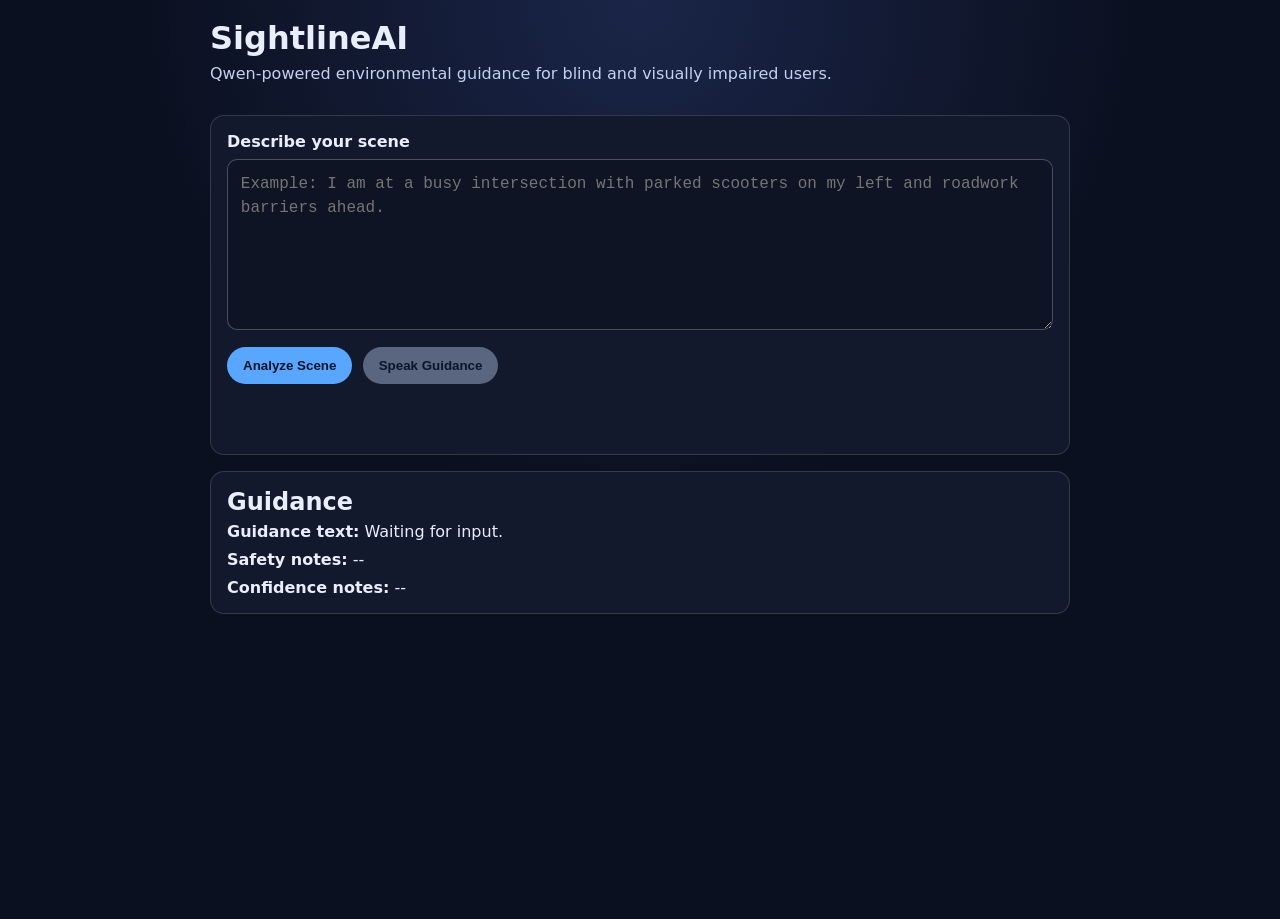
==== frontend/index.html @ 91df1a8f "feat: add fastapi qwen backend and accessible frontend mvp" ====
<!doctype html>
<html lang="en">
  <head>
    <meta charset="UTF-8" />
    <meta name="viewport" content="width=device-width, initial-scale=1.0" />
    <title>SightlineAI | Accessibility Guidance</title>
    <link rel="stylesheet" href="/frontend/style.css" />
  </head>
  <body>
    <main class="container" aria-labelledby="app-title">
      <header>
        <h1 id="app-title">SightlineAI</h1>
        <p class="subtitle">Qwen-powered environmental guidance for blind and visually impaired users.</p>
      </header>

      <section class="card" aria-label="Scene input">
        <label for="scene">Describe your scene</label>
        <textarea
          id="scene"
          name="scene"
          rows="6"
          placeholder="Example: I am at a busy intersection with parked scooters on my left and roadwork barriers ahead."
          required
        ></textarea>

        <div class="actions">
          <button id="analyzeBtn" type="button">Analyze Scene</button>
          <button id="speakBtn" type="button" class="secondary" disabled>Speak Guidance</button>
        </div>

        <p id="status" role="status" aria-live="polite"></p>
      </section>

      <section class="card" aria-label="Guidance output">
        <h2>Guidance</h2>
        <div class="output" id="output" aria-live="polite">
          <p><strong>Guidance text:</strong> Waiting for input.</p>
          <p><strong>Safety notes:</strong> --</p>
          <p><strong>Confidence notes:</strong> --</p>
        </div>
      </section>
    </main>

    <script src="/frontend/app.js"></script>
  </body>
</html>
---- frontend/style.css ----
:root {
  color-scheme: light dark;
  --bg: #0b1020;
  --card: #151c33;
  --text: #e9eefb;
  --muted: #c4d0ef;
  --accent: #58a6ff;
  --accent-2: #4ade80;
  --danger: #ff7b72;
}

* {
  box-sizing: border-box;
}

body {
  margin: 0;
  font-family: Inter, system-ui, -apple-system, Segoe UI, Roboto, sans-serif;
  background: radial-gradient(circle at top, #1a2548 0%, var(--bg) 45%);
  color: var(--text);
  min-height: 100vh;
}

.container {
  width: min(860px, 92vw);
  margin: 1.2rem auto 2rem;
  display: grid;
  gap: 1rem;
}

h1,
h2 {
  margin: 0 0 0.4rem;
}

.subtitle {
  margin-top: 0.2rem;
  color: var(--muted);
}

.card {
  background: color-mix(in srgb, var(--card), black 12%);
  border: 1px solid rgba(255, 255, 255, 0.14);
  border-radius: 14px;
  padding: 1rem;
}

label {
  display: block;
  margin-bottom: 0.5rem;
  font-weight: 600;
}

textarea {
  width: 100%;
  border-radius: 10px;
  border: 1px solid rgba(255, 255, 255, 0.25);
  background: rgba(0, 0, 0, 0.18);
  color: var(--text);
  font-size: 1rem;
  line-height: 1.5;
  padding: 0.8rem;
}

textarea:focus,
button:focus-visible {
  outline: 2px solid var(--accent);
  outline-offset: 2px;
}

.actions {
  margin-top: 0.8rem;
  display: flex;
  gap: 0.65rem;
  flex-wrap: wrap;
}

button {
  border: none;
  border-radius: 999px;
  padding: 0.7rem 1rem;
  font-weight: 600;
  cursor: pointer;
  background: var(--accent);
  color: #071327;
}

button.secondary {
  background: #95a3c4;
}

button:disabled {
  cursor: not-allowed;
  opacity: 0.55;
}

#status {
  min-height: 1.35rem;
  color: var(--muted);
}

#status.error {
  color: var(--danger);
}

.output {
  display: grid;
  gap: 0.55rem;
}

.output p {
  margin: 0;
}

@media (max-width: 600px) {
  .container {
    width: min(96vw, 96vw);
  }

  .card {
    padding: 0.85rem;
  }

  button {
    width: 100%;
  }
}
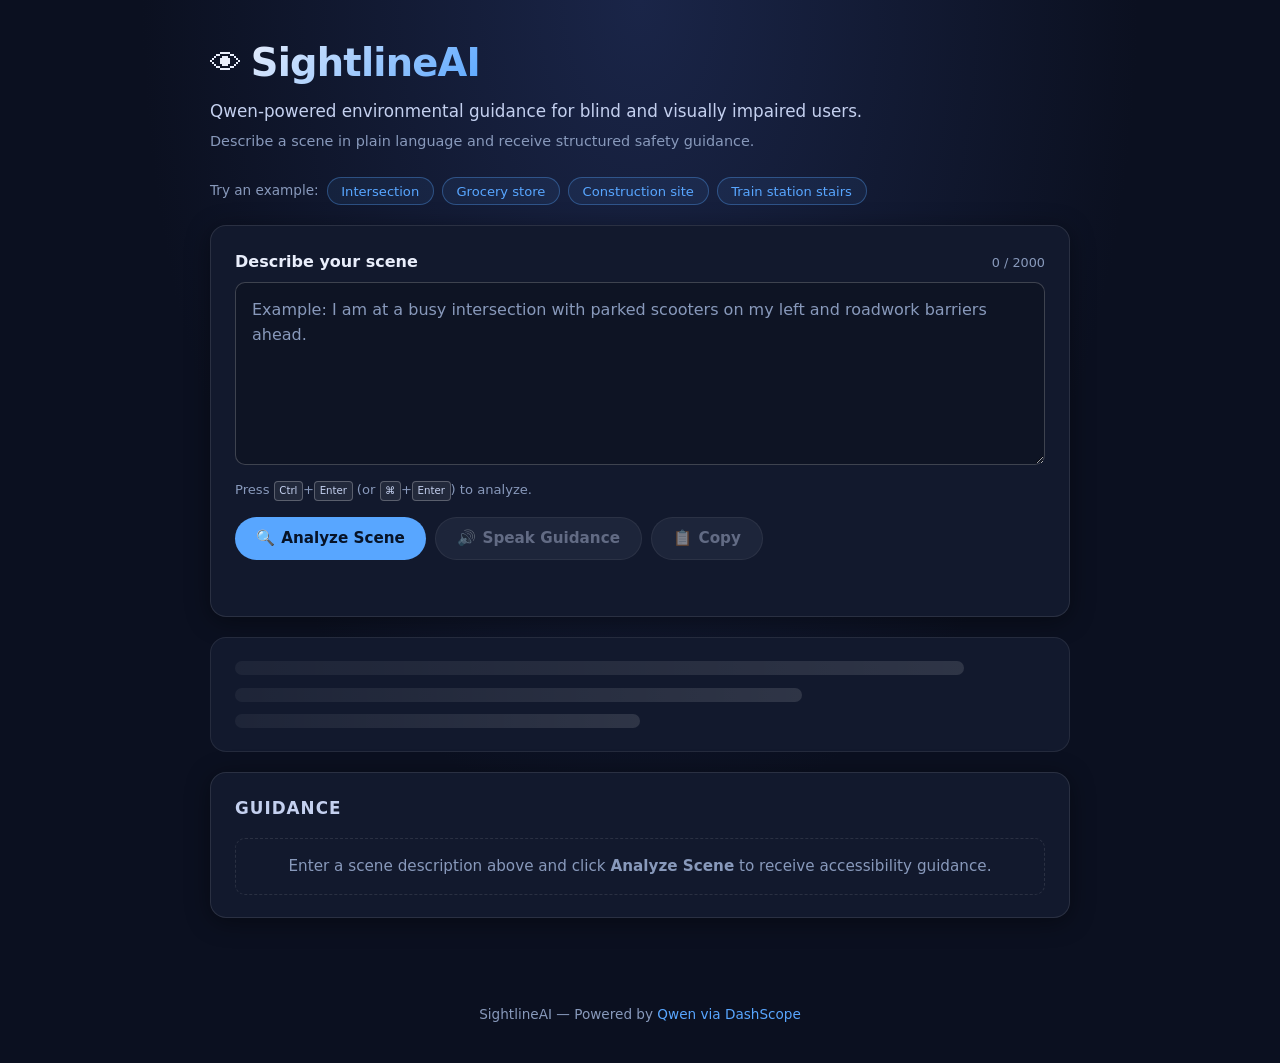
==== commit 8a9dd17f: "feat: polish UI/UX, prompts, README, architecture, env template" ====
--- a/frontend/index.html
+++ b/frontend/index.html
@@ -3,44 +3,93 @@
   <head>
     <meta charset="UTF-8" />
     <meta name="viewport" content="width=device-width, initial-scale=1.0" />
+    <meta name="description" content="SightlineAI — Qwen-powered environmental guidance for blind and visually impaired users." />
     <title>SightlineAI | Accessibility Guidance</title>
     <link rel="stylesheet" href="/frontend/style.css" />
   </head>
   <body>
+    <a href="#scene" class="skip-link">Skip to main content</a>
+
     <main class="container" aria-labelledby="app-title">
-      <header>
-        <h1 id="app-title">SightlineAI</h1>
+      <header class="site-header">
+        <div class="logo-row">
+          <span class="logo-icon" aria-hidden="true">👁</span>
+          <h1 id="app-title">SightlineAI</h1>
+        </div>
         <p class="subtitle">Qwen-powered environmental guidance for blind and visually impaired users.</p>
+        <p class="hint-text">Describe a scene in plain language and receive structured safety guidance.</p>
       </header>
 
+      <!-- Example prompts -->
+      <section class="examples-row" aria-label="Example scene descriptions">
+        <span class="examples-label">Try an example:</span>
+        <button type="button" class="example-chip" data-example="I am at a busy intersection with parked scooters on my left and roadwork barriers ahead.">Intersection</button>
+        <button type="button" class="example-chip" data-example="I am inside a grocery store near the entrance. Shopping carts are scattered on my right and a wet-floor sign is directly ahead.">Grocery store</button>
+        <button type="button" class="example-chip" data-example="I am on a narrow sidewalk beside a construction site. Scaffolding is on my right and traffic is close on my left.">Construction site</button>
+        <button type="button" class="example-chip" data-example="I am at the top of an outdoor staircase at a train station. The stairs slope steeply downward with a railing only on the right side.">Train station stairs</button>
+      </section>
+
+      <!-- Input card -->
       <section class="card" aria-label="Scene input">
-        <label for="scene">Describe your scene</label>
+        <div class="label-row">
+          <label for="scene">Describe your scene</label>
+          <span id="charCount" class="char-count" aria-live="polite" aria-atomic="true">0 / 2000</span>
+        </div>
         <textarea
           id="scene"
           name="scene"
           rows="6"
+          maxlength="2000"
           placeholder="Example: I am at a busy intersection with parked scooters on my left and roadwork barriers ahead."
+          aria-describedby="charCount sceneHint"
           required
         ></textarea>
+        <p id="sceneHint" class="field-hint">Press <kbd>Ctrl</kbd>+<kbd>Enter</kbd> (or <kbd>⌘</kbd>+<kbd>Enter</kbd>) to analyze.</p>
 
         <div class="actions">
-          <button id="analyzeBtn" type="button">Analyze Scene</button>
-          <button id="speakBtn" type="button" class="secondary" disabled>Speak Guidance</button>
+          <button id="analyzeBtn" type="button" aria-describedby="status">
+            <span class="btn-icon" aria-hidden="true">🔍</span>
+            Analyze Scene
+          </button>
+          <button id="speakBtn" type="button" class="secondary" disabled aria-label="Speak guidance aloud">
+            <span class="btn-icon" aria-hidden="true">🔊</span>
+            Speak Guidance
+          </button>
+          <button id="copyBtn" type="button" class="secondary" disabled aria-label="Copy all guidance to clipboard">
+            <span class="btn-icon" aria-hidden="true">📋</span>
+            Copy
+          </button>
         </div>
 
-        <p id="status" role="status" aria-live="polite"></p>
+        <div id="status" role="status" aria-live="polite" aria-atomic="true" class="status-bar"></div>
       </section>
 
-      <section class="card" aria-label="Guidance output">
-        <h2>Guidance</h2>
-        <div class="output" id="output" aria-live="polite">
-          <p><strong>Guidance text:</strong> Waiting for input.</p>
-          <p><strong>Safety notes:</strong> --</p>
-          <p><strong>Confidence notes:</strong> --</p>
+      <!-- Loading skeleton -->
+      <div id="loadingSkeleton" class="skeleton-wrapper" aria-hidden="true" hidden>
+        <div class="skeleton-card">
+          <div class="skeleton-line wide"></div>
+          <div class="skeleton-line medium"></div>
+          <div class="skeleton-line narrow"></div>
+        </div>
+      </div>
+
+      <!-- Output card -->
+      <section class="card output-card" aria-label="Guidance output" id="outputSection">
+        <div class="output-header">
+          <h2>Guidance</h2>
+        </div>
+        <div id="output" aria-live="polite" aria-atomic="true" class="output-grid">
+          <div class="output-block empty-state">
+            <p>Enter a scene description above and click <strong>Analyze Scene</strong> to receive accessibility guidance.</p>
+          </div>
         </div>
       </section>
     </main>
 
+    <footer class="site-footer" role="contentinfo">
+      <p>SightlineAI — Powered by <a href="https://dashscope.console.aliyun.com/" target="_blank" rel="noopener noreferrer">Qwen via DashScope</a></p>
+    </footer>
+
     <script src="/frontend/app.js"></script>
   </body>
 </html>
--- a/frontend/style.css
+++ b/frontend/style.css
@@ -2,126 +2,497 @@
   color-scheme: light dark;
   --bg: #0b1020;
   --card: #151c33;
+  --card-hover: #1a2340;
   --text: #e9eefb;
   --muted: #c4d0ef;
+  --subtle: #8899bb;
   --accent: #58a6ff;
+  --accent-hover: #79baff;
   --accent-2: #4ade80;
+  --accent-2-bg: rgba(74, 222, 128, 0.12);
   --danger: #ff7b72;
-}
-
-* {
+  --danger-bg: rgba(255, 123, 114, 0.12);
+  --warning: #e3b341;
+  --warning-bg: rgba(227, 179, 65, 0.12);
+  --focus-ring: 0 0 0 3px rgba(88, 166, 255, 0.5);
+  --shadow-card: 0 4px 24px rgba(0, 0, 0, 0.4);
+  --radius-card: 16px;
+  --radius-btn: 999px;
+}
+
+*,
+*::before,
+*::after {
   box-sizing: border-box;
 }
 
+/* ── Skip link ─────────────────────────────────────────────────────────────── */
+.skip-link {
+  position: absolute;
+  left: -9999px;
+  top: auto;
+  width: 1px;
+  height: 1px;
+  overflow: hidden;
+}
+
+.skip-link:focus {
+  position: fixed;
+  top: 1rem;
+  left: 1rem;
+  width: auto;
+  height: auto;
+  padding: 0.6rem 1.2rem;
+  background: var(--accent);
+  color: #071327;
+  font-weight: 700;
+  border-radius: var(--radius-btn);
+  z-index: 9999;
+}
+
+/* ── Base ──────────────────────────────────────────────────────────────────── */
 body {
   margin: 0;
-  font-family: Inter, system-ui, -apple-system, Segoe UI, Roboto, sans-serif;
-  background: radial-gradient(circle at top, #1a2548 0%, var(--bg) 45%);
+  font-family: Inter, system-ui, -apple-system, "Segoe UI", Roboto, sans-serif;
+  background: radial-gradient(ellipse at top, #1a2548 0%, var(--bg) 55%);
   color: var(--text);
   min-height: 100vh;
-}
-
+  font-size: 1rem;
+  line-height: 1.6;
+}
+
+/* ── Layout ────────────────────────────────────────────────────────────────── */
 .container {
   width: min(860px, 92vw);
-  margin: 1.2rem auto 2rem;
+  margin: 0 auto;
+  padding: 1.5rem 0 3rem;
   display: grid;
-  gap: 1rem;
-}
-
-h1,
+  gap: 1.25rem;
+}
+
+/* ── Header ────────────────────────────────────────────────────────────────── */
+.site-header {
+  padding: 0.5rem 0 0.25rem;
+}
+
+.logo-row {
+  display: flex;
+  align-items: center;
+  gap: 0.55rem;
+  margin-bottom: 0.3rem;
+}
+
+.logo-icon {
+  font-size: 2rem;
+  line-height: 1;
+}
+
+h1 {
+  margin: 0;
+  font-size: clamp(1.75rem, 4vw, 2.4rem);
+  font-weight: 800;
+  letter-spacing: -0.02em;
+  background: linear-gradient(135deg, #e9eefb 0%, var(--accent) 100%);
+  -webkit-background-clip: text;
+  -webkit-text-fill-color: transparent;
+  background-clip: text;
+}
+
 h2 {
-  margin: 0 0 0.4rem;
+  margin: 0;
+  font-size: 1.05rem;
+  font-weight: 700;
+  color: var(--muted);
+  text-transform: uppercase;
+  letter-spacing: 0.06em;
 }
 
 .subtitle {
-  margin-top: 0.2rem;
+  margin: 0.1rem 0 0.3rem;
+  font-size: 1.05rem;
   color: var(--muted);
 }
 
+.hint-text {
+  margin: 0;
+  font-size: 0.9rem;
+  color: var(--subtle);
+}
+
+/* ── Example chips ─────────────────────────────────────────────────────────── */
+.examples-row {
+  display: flex;
+  align-items: center;
+  flex-wrap: wrap;
+  gap: 0.5rem;
+}
+
+.examples-label {
+  font-size: 0.85rem;
+  color: var(--subtle);
+  white-space: nowrap;
+}
+
+.example-chip {
+  font-size: 0.82rem;
+  padding: 0.35rem 0.85rem;
+  border-radius: var(--radius-btn);
+  border: 1px solid rgba(88, 166, 255, 0.35);
+  background: rgba(88, 166, 255, 0.08);
+  color: var(--accent);
+  cursor: pointer;
+  font-weight: 500;
+  transition: background 0.15s, border-color 0.15s;
+}
+
+.example-chip:hover {
+  background: rgba(88, 166, 255, 0.18);
+  border-color: rgba(88, 166, 255, 0.6);
+}
+
+.example-chip:focus-visible {
+  outline: none;
+  box-shadow: var(--focus-ring);
+}
+
+/* ── Cards ─────────────────────────────────────────────────────────────────── */
 .card {
   background: color-mix(in srgb, var(--card), black 12%);
-  border: 1px solid rgba(255, 255, 255, 0.14);
-  border-radius: 14px;
-  padding: 1rem;
+  border: 1px solid rgba(255, 255, 255, 0.1);
+  border-radius: var(--radius-card);
+  padding: 1.4rem 1.5rem;
+  box-shadow: var(--shadow-card);
+}
+
+/* ── Label row ─────────────────────────────────────────────────────────────── */
+.label-row {
+  display: flex;
+  justify-content: space-between;
+  align-items: baseline;
+  margin-bottom: 0.5rem;
+  flex-wrap: wrap;
+  gap: 0.25rem;
 }
 
 label {
-  display: block;
-  margin-bottom: 0.5rem;
   font-weight: 600;
-}
-
+  font-size: 1rem;
+}
+
+.char-count {
+  font-size: 0.8rem;
+  color: var(--subtle);
+  font-variant-numeric: tabular-nums;
+}
+
+.char-count.near-limit {
+  color: var(--warning);
+}
+
+.char-count.at-limit {
+  color: var(--danger);
+}
+
+/* ── Textarea ──────────────────────────────────────────────────────────────── */
 textarea {
   width: 100%;
   border-radius: 10px;
+  border: 1px solid rgba(255, 255, 255, 0.2);
+  background: rgba(0, 0, 0, 0.2);
+  color: var(--text);
+  font-family: inherit;
+  font-size: 1rem;
+  line-height: 1.6;
+  padding: 0.85rem 1rem;
+  resize: vertical;
+  transition: border-color 0.15s;
+}
+
+textarea::placeholder {
+  color: var(--subtle);
+}
+
+textarea:hover {
+  border-color: rgba(255, 255, 255, 0.32);
+}
+
+textarea:focus {
+  outline: none;
+  border-color: var(--accent);
+  box-shadow: var(--focus-ring);
+}
+
+.field-hint {
+  margin: 0.4rem 0 0;
+  font-size: 0.82rem;
+  color: var(--subtle);
+}
+
+kbd {
+  display: inline-block;
+  padding: 0.1em 0.45em;
+  font-size: 0.78em;
+  font-family: inherit;
   border: 1px solid rgba(255, 255, 255, 0.25);
-  background: rgba(0, 0, 0, 0.18);
-  color: var(--text);
-  font-size: 1rem;
-  line-height: 1.5;
-  padding: 0.8rem;
-}
-
-textarea:focus,
-button:focus-visible {
-  outline: 2px solid var(--accent);
-  outline-offset: 2px;
-}
-
+  border-radius: 4px;
+  background: rgba(255, 255, 255, 0.07);
+  color: var(--muted);
+}
+
+/* ── Buttons ───────────────────────────────────────────────────────────────── */
 .actions {
-  margin-top: 0.8rem;
-  display: flex;
-  gap: 0.65rem;
+  margin-top: 1rem;
+  display: flex;
+  gap: 0.6rem;
   flex-wrap: wrap;
 }
 
 button {
+  display: inline-flex;
+  align-items: center;
+  gap: 0.4rem;
   border: none;
-  border-radius: 999px;
-  padding: 0.7rem 1rem;
+  border-radius: var(--radius-btn);
+  padding: 0.7rem 1.3rem;
+  font-family: inherit;
+  font-size: 0.95rem;
   font-weight: 600;
   cursor: pointer;
   background: var(--accent);
   color: #071327;
+  transition: background 0.15s, opacity 0.15s, transform 0.1s;
+  white-space: nowrap;
+}
+
+button:hover:not(:disabled) {
+  background: var(--accent-hover);
+}
+
+button:active:not(:disabled) {
+  transform: scale(0.97);
+}
+
+button:focus-visible {
+  outline: none;
+  box-shadow: var(--focus-ring);
 }
 
 button.secondary {
-  background: #95a3c4;
+  background: rgba(196, 208, 239, 0.15);
+  color: var(--muted);
+  border: 1px solid rgba(255, 255, 255, 0.14);
+}
+
+button.secondary:hover:not(:disabled) {
+  background: rgba(196, 208, 239, 0.25);
 }
 
 button:disabled {
   cursor: not-allowed;
-  opacity: 0.55;
-}
-
-#status {
-  min-height: 1.35rem;
+  opacity: 0.45;
+}
+
+.btn-icon {
+  font-size: 1em;
+}
+
+/* ── Status bar ────────────────────────────────────────────────────────────── */
+.status-bar {
+  min-height: 1.4rem;
+  margin-top: 0.75rem;
+  font-size: 0.9rem;
   color: var(--muted);
-}
-
-#status.error {
+  display: flex;
+  align-items: center;
+  gap: 0.4rem;
+}
+
+.status-bar.loading {
+  color: var(--accent);
+}
+
+.status-bar.error {
   color: var(--danger);
 }
 
-.output {
+.status-bar.success {
+  color: var(--accent-2);
+}
+
+/* ── Loading spinner ───────────────────────────────────────────────────────── */
+.spinner {
+  display: inline-block;
+  width: 14px;
+  height: 14px;
+  border: 2px solid rgba(88, 166, 255, 0.3);
+  border-top-color: var(--accent);
+  border-radius: 50%;
+  animation: spin 0.75s linear infinite;
+  flex-shrink: 0;
+}
+
+@keyframes spin {
+  to { transform: rotate(360deg); }
+}
+
+/* ── Skeleton loader ───────────────────────────────────────────────────────── */
+.skeleton-wrapper {
   display: grid;
-  gap: 0.55rem;
-}
-
-.output p {
-  margin: 0;
-}
-
+  gap: 0.75rem;
+}
+
+.skeleton-card {
+  background: color-mix(in srgb, var(--card), black 12%);
+  border: 1px solid rgba(255, 255, 255, 0.08);
+  border-radius: var(--radius-card);
+  padding: 1.4rem 1.5rem;
+  display: grid;
+  gap: 0.8rem;
+}
+
+.skeleton-line {
+  height: 14px;
+  border-radius: 7px;
+  background: linear-gradient(90deg, rgba(255,255,255,0.05) 0%, rgba(255,255,255,0.12) 50%, rgba(255,255,255,0.05) 100%);
+  background-size: 200% 100%;
+  animation: shimmer 1.4s ease infinite;
+}
+
+.skeleton-line.wide   { width: 90%; }
+.skeleton-line.medium { width: 70%; }
+.skeleton-line.narrow { width: 50%; }
+
+@keyframes shimmer {
+  0%   { background-position: -200% 0; }
+  100% { background-position: 200% 0; }
+}
+
+/* ── Output card ───────────────────────────────────────────────────────────── */
+.output-card {
+  transition: opacity 0.3s;
+}
+
+.output-header {
+  margin-bottom: 1rem;
+}
+
+.output-grid {
+  display: grid;
+  gap: 0.85rem;
+}
+
+/* Empty state */
+.empty-state {
+  padding: 1.5rem;
+  text-align: center;
+  color: var(--subtle);
+  border: 1px dashed rgba(255, 255, 255, 0.1);
+  border-radius: 10px;
+}
+
+.empty-state p {
+  margin: 0;
+  font-size: 0.95rem;
+}
+
+/* Result blocks */
+.output-block {
+  border-radius: 10px;
+  padding: 0.95rem 1.1rem;
+}
+
+.output-block.guidance {
+  background: rgba(88, 166, 255, 0.1);
+  border: 1px solid rgba(88, 166, 255, 0.25);
+}
+
+.output-block.safety {
+  background: var(--warning-bg);
+  border: 1px solid rgba(227, 179, 65, 0.3);
+}
+
+.output-block.confidence {
+  background: rgba(255, 255, 255, 0.04);
+  border: 1px solid rgba(255, 255, 255, 0.1);
+}
+
+.output-block-label {
+  display: flex;
+  align-items: center;
+  gap: 0.4rem;
+  font-size: 0.78rem;
+  font-weight: 700;
+  text-transform: uppercase;
+  letter-spacing: 0.07em;
+  margin-bottom: 0.45rem;
+}
+
+.output-block.guidance  .output-block-label { color: var(--accent); }
+.output-block.safety    .output-block-label { color: var(--warning); }
+.output-block.confidence .output-block-label { color: var(--subtle); }
+
+.output-block-text {
+  margin: 0;
+  font-size: 1rem;
+  line-height: 1.6;
+  color: var(--text);
+}
+
+/* ── Footer ────────────────────────────────────────────────────────────────── */
+.site-footer {
+  text-align: center;
+  padding: 1.5rem 0;
+  color: var(--subtle);
+  font-size: 0.85rem;
+}
+
+.site-footer a {
+  color: var(--accent);
+  text-decoration: none;
+}
+
+.site-footer a:hover {
+  text-decoration: underline;
+}
+
+/* ── Responsive ────────────────────────────────────────────────────────────── */
 @media (max-width: 600px) {
   .container {
-    width: min(96vw, 96vw);
+    width: 94vw;
+    padding: 1rem 0 2.5rem;
   }
 
   .card {
-    padding: 0.85rem;
-  }
-
-  button {
+    padding: 1rem 1.1rem;
+  }
+
+  .actions > button {
     width: 100%;
-  }
-}
+    justify-content: center;
+  }
+
+  h1 {
+    font-size: 1.8rem;
+  }
+
+  .examples-row {
+    flex-direction: column;
+    align-items: flex-start;
+  }
+
+  .example-chip {
+    width: 100%;
+    text-align: left;
+  }
+}
+
+/* ── Reduced motion ────────────────────────────────────────────────────────── */
+@media (prefers-reduced-motion: reduce) {
+  .spinner,
+  .skeleton-line,
+  button,
+  textarea {
+    animation: none;
+    transition: none;
+  }
+}
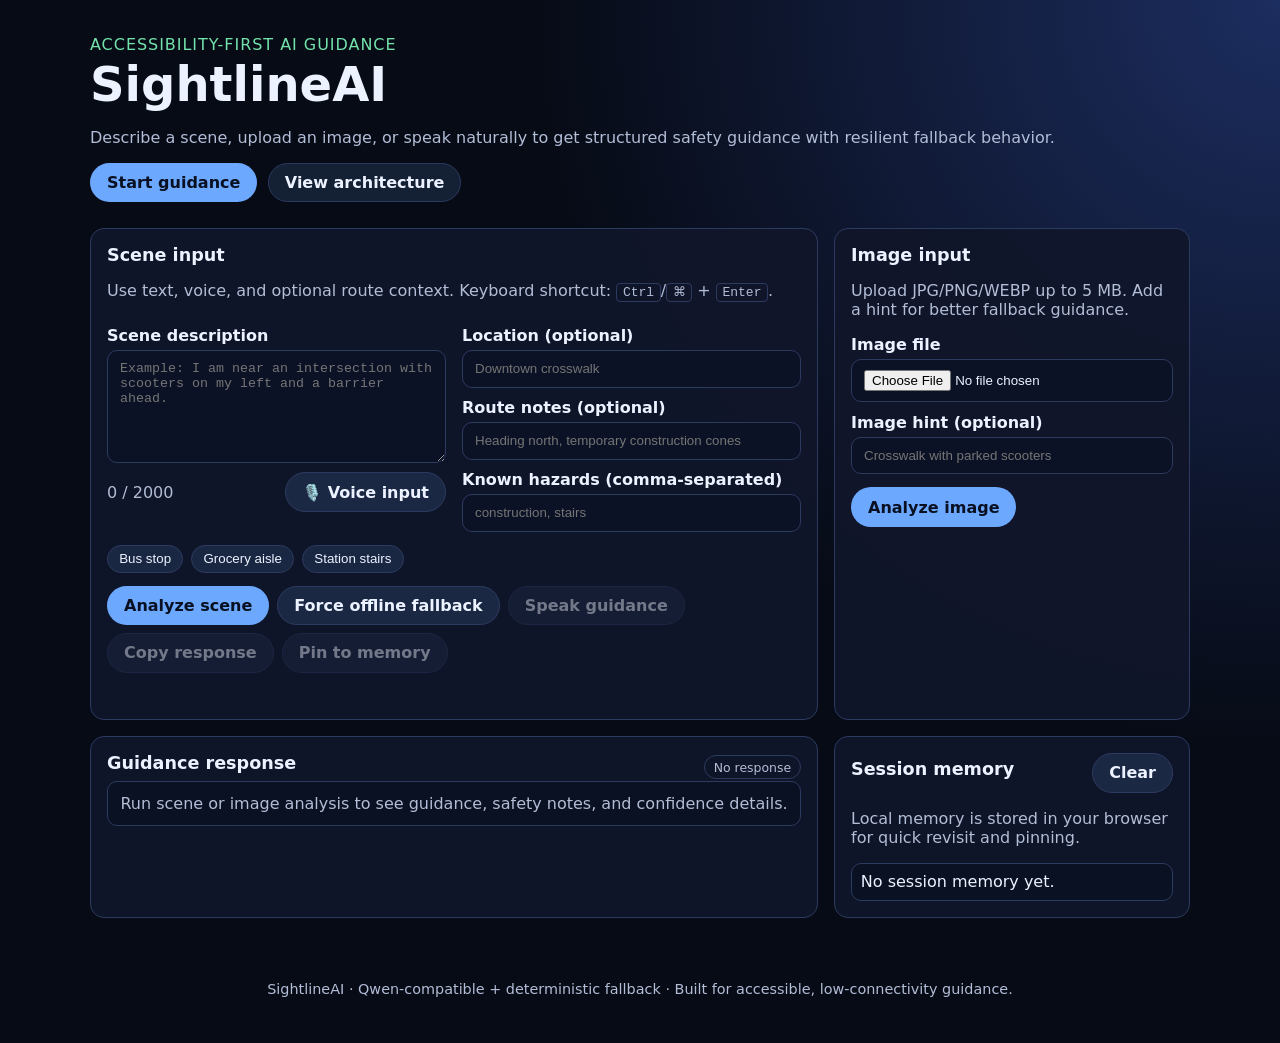
==== commit c98f6f33: "Implement multimodal fallback-ready SightlineAI upgrade" ====
--- a/frontend/index.html
+++ b/frontend/index.html
@@ -3,91 +3,100 @@
   <head>
     <meta charset="UTF-8" />
     <meta name="viewport" content="width=device-width, initial-scale=1.0" />
-    <meta name="description" content="SightlineAI — Qwen-powered environmental guidance for blind and visually impaired users." />
-    <title>SightlineAI | Accessibility Guidance</title>
+    <meta name="description" content="SightlineAI is an accessibility-first assistant with Qwen reasoning, offline fallback, voice, image, memory, and geospatial context." />
+    <title>SightlineAI | Accessibility Guidance Console</title>
     <link rel="stylesheet" href="/frontend/style.css" />
   </head>
   <body>
-    <a href="#scene" class="skip-link">Skip to main content</a>
+    <a href="#scene" class="skip-link">Skip to scene input</a>
 
-    <main class="container" aria-labelledby="app-title">
-      <header class="site-header">
-        <div class="logo-row">
-          <span class="logo-icon" aria-hidden="true">👁</span>
-          <h1 id="app-title">SightlineAI</h1>
+    <header class="hero" aria-labelledby="app-title">
+      <p class="eyebrow">Accessibility-first AI guidance</p>
+      <h1 id="app-title">SightlineAI</h1>
+      <p class="hero-copy">Describe a scene, upload an image, or speak naturally to get structured safety guidance with resilient fallback behavior.</p>
+      <div class="hero-cta">
+        <a class="cta" href="#workspace">Start guidance</a>
+        <a class="cta ghost" href="/docs/architecture.md">View architecture</a>
+      </div>
+    </header>
+
+    <main id="workspace" class="layout" aria-label="SightlineAI workspace">
+      <section class="card" aria-label="Guidance inputs">
+        <h2>Scene input</h2>
+        <p class="helper">Use text, voice, and optional route context. Keyboard shortcut: <kbd>Ctrl</kbd>/<kbd>⌘</kbd> + <kbd>Enter</kbd>.</p>
+
+        <div class="grid-2">
+          <div>
+            <label for="scene">Scene description</label>
+            <textarea id="scene" rows="6" maxlength="2000" aria-describedby="charCount status" placeholder="Example: I am near an intersection with scooters on my left and a barrier ahead."></textarea>
+            <div class="meta-row">
+              <span id="charCount" class="muted">0 / 2000</span>
+              <button id="voiceBtn" type="button" class="btn ghost" aria-pressed="false" aria-label="Toggle voice input">🎙️ Voice input</button>
+            </div>
+          </div>
+          <div>
+            <label for="locationLabel">Location (optional)</label>
+            <input id="locationLabel" type="text" maxlength="120" placeholder="Downtown crosswalk" />
+            <label for="routeDescription">Route notes (optional)</label>
+            <input id="routeDescription" type="text" maxlength="280" placeholder="Heading north, temporary construction cones" />
+            <label for="knownHazards">Known hazards (comma-separated)</label>
+            <input id="knownHazards" type="text" maxlength="200" placeholder="construction, stairs" />
+          </div>
         </div>
-        <p class="subtitle">Qwen-powered environmental guidance for blind and visually impaired users.</p>
-        <p class="hint-text">Describe a scene in plain language and receive structured safety guidance.</p>
-      </header>
 
-      <!-- Example prompts -->
-      <section class="examples-row" aria-label="Example scene descriptions">
-        <span class="examples-label">Try an example:</span>
-        <button type="button" class="example-chip" data-example="I am at a busy intersection with parked scooters on my left and roadwork barriers ahead.">Intersection</button>
-        <button type="button" class="example-chip" data-example="I am inside a grocery store near the entrance. Shopping carts are scattered on my right and a wet-floor sign is directly ahead.">Grocery store</button>
-        <button type="button" class="example-chip" data-example="I am on a narrow sidewalk beside a construction site. Scaffolding is on my right and traffic is close on my left.">Construction site</button>
-        <button type="button" class="example-chip" data-example="I am at the top of an outdoor staircase at a train station. The stairs slope steeply downward with a railing only on the right side.">Train station stairs</button>
+        <div class="chip-row" aria-label="Example prompts">
+          <button type="button" class="chip" data-example="I am in front of a bus stop with moving traffic on the left and a post ahead.">Bus stop</button>
+          <button type="button" class="chip" data-example="I am inside a grocery aisle and hear carts approaching from behind.">Grocery aisle</button>
+          <button type="button" class="chip" data-example="I am at the top of stairs in a train station and only feel a handrail on the right.">Station stairs</button>
+        </div>
+
+        <div class="actions">
+          <button id="analyzeBtn" type="button" class="btn">Analyze scene</button>
+          <button id="fallbackBtn" type="button" class="btn ghost">Force offline fallback</button>
+          <button id="speakBtn" type="button" class="btn ghost" disabled>Speak guidance</button>
+          <button id="copyBtn" type="button" class="btn ghost" disabled>Copy response</button>
+          <button id="pinBtn" type="button" class="btn ghost" disabled>Pin to memory</button>
+        </div>
+
+        <div id="status" role="status" aria-live="polite" class="status"></div>
       </section>
 
-      <!-- Input card -->
-      <section class="card" aria-label="Scene input">
-        <div class="label-row">
-          <label for="scene">Describe your scene</label>
-          <span id="charCount" class="char-count" aria-live="polite" aria-atomic="true">0 / 2000</span>
+      <section class="card" aria-label="Image analysis">
+        <h2>Image input</h2>
+        <p class="helper">Upload JPG/PNG/WEBP up to 5 MB. Add a hint for better fallback guidance.</p>
+        <label for="imageInput">Image file</label>
+        <input id="imageInput" type="file" accept="image/png,image/jpeg,image/webp" />
+        <label for="imageHint">Image hint (optional)</label>
+        <input id="imageHint" type="text" maxlength="200" placeholder="Crosswalk with parked scooters" />
+        <div class="actions">
+          <button id="imageAnalyzeBtn" type="button" class="btn">Analyze image</button>
         </div>
-        <textarea
-          id="scene"
-          name="scene"
-          rows="6"
-          maxlength="2000"
-          placeholder="Example: I am at a busy intersection with parked scooters on my left and roadwork barriers ahead."
-          aria-describedby="charCount sceneHint"
-          required
-        ></textarea>
-        <p id="sceneHint" class="field-hint">Press <kbd>Ctrl</kbd>+<kbd>Enter</kbd> (or <kbd>⌘</kbd>+<kbd>Enter</kbd>) to analyze.</p>
-
-        <div class="actions">
-          <button id="analyzeBtn" type="button" aria-describedby="status">
-            <span class="btn-icon" aria-hidden="true">🔍</span>
-            Analyze Scene
-          </button>
-          <button id="speakBtn" type="button" class="secondary" disabled aria-label="Speak guidance aloud">
-            <span class="btn-icon" aria-hidden="true">🔊</span>
-            Speak Guidance
-          </button>
-          <button id="copyBtn" type="button" class="secondary" disabled aria-label="Copy all guidance to clipboard">
-            <span class="btn-icon" aria-hidden="true">📋</span>
-            Copy
-          </button>
-        </div>
-
-        <div id="status" role="status" aria-live="polite" aria-atomic="true" class="status-bar"></div>
       </section>
 
-      <!-- Loading skeleton -->
-      <div id="loadingSkeleton" class="skeleton-wrapper" aria-hidden="true" hidden>
-        <div class="skeleton-card">
-          <div class="skeleton-line wide"></div>
-          <div class="skeleton-line medium"></div>
-          <div class="skeleton-line narrow"></div>
+      <section class="card" aria-label="Guidance response">
+        <div class="heading-row">
+          <h2>Guidance response</h2>
+          <span id="modeBadge" class="badge">No response</span>
         </div>
-      </div>
-
-      <!-- Output card -->
-      <section class="card output-card" aria-label="Guidance output" id="outputSection">
-        <div class="output-header">
-          <h2>Guidance</h2>
-        </div>
-        <div id="output" aria-live="polite" aria-atomic="true" class="output-grid">
-          <div class="output-block empty-state">
-            <p>Enter a scene description above and click <strong>Analyze Scene</strong> to receive accessibility guidance.</p>
-          </div>
+        <div id="responseGrid" class="response-grid">
+          <article class="response-card empty">
+            <p>Run scene or image analysis to see guidance, safety notes, and confidence details.</p>
+          </article>
         </div>
       </section>
+
+      <aside class="card" aria-label="Session memory">
+        <div class="heading-row">
+          <h2>Session memory</h2>
+          <button id="clearHistoryBtn" class="btn ghost" type="button">Clear</button>
+        </div>
+        <p class="helper">Local memory is stored in your browser for quick revisit and pinning.</p>
+        <ul id="historyList" class="history-list" aria-live="polite"></ul>
+      </aside>
     </main>
 
-    <footer class="site-footer" role="contentinfo">
-      <p>SightlineAI — Powered by <a href="https://dashscope.console.aliyun.com/" target="_blank" rel="noopener noreferrer">Qwen via DashScope</a></p>
+    <footer class="footer">
+      <p>SightlineAI · Qwen-compatible + deterministic fallback · Built for accessible, low-connectivity guidance.</p>
     </footer>
 
     <script src="/frontend/app.js"></script>
--- a/frontend/style.css
+++ b/frontend/style.css
@@ -1,498 +1,224 @@
 :root {
-  color-scheme: light dark;
-  --bg: #0b1020;
-  --card: #151c33;
-  --card-hover: #1a2340;
-  --text: #e9eefb;
-  --muted: #c4d0ef;
-  --subtle: #8899bb;
-  --accent: #58a6ff;
-  --accent-hover: #79baff;
-  --accent-2: #4ade80;
-  --accent-2-bg: rgba(74, 222, 128, 0.12);
-  --danger: #ff7b72;
-  --danger-bg: rgba(255, 123, 114, 0.12);
-  --warning: #e3b341;
-  --warning-bg: rgba(227, 179, 65, 0.12);
-  --focus-ring: 0 0 0 3px rgba(88, 166, 255, 0.5);
-  --shadow-card: 0 4px 24px rgba(0, 0, 0, 0.4);
-  --radius-card: 16px;
-  --radius-btn: 999px;
-}
-
-*,
-*::before,
-*::after {
-  box-sizing: border-box;
-}
-
-/* ── Skip link ─────────────────────────────────────────────────────────────── */
+  --bg: #070b16;
+  --panel: #10162a;
+  --border: #2d3a60;
+  --text: #ecf2ff;
+  --muted: #b2bdd6;
+  --accent: #6da8ff;
+  --accent-2: #73e2ab;
+  --danger: #ff8c8c;
+  --radius: 14px;
+}
+
+* { box-sizing: border-box; }
+
+body {
+  margin: 0;
+  font-family: Inter, system-ui, -apple-system, Segoe UI, sans-serif;
+  color: var(--text);
+  background: radial-gradient(circle at top right, #1c2d5f 0%, var(--bg) 45%);
+  min-height: 100vh;
+}
+
 .skip-link {
   position: absolute;
   left: -9999px;
-  top: auto;
-  width: 1px;
-  height: 1px;
-  overflow: hidden;
 }
 
 .skip-link:focus {
-  position: fixed;
+  left: 1rem;
   top: 1rem;
-  left: 1rem;
-  width: auto;
-  height: auto;
-  padding: 0.6rem 1.2rem;
+  z-index: 100;
   background: var(--accent);
-  color: #071327;
-  font-weight: 700;
-  border-radius: var(--radius-btn);
-  z-index: 9999;
-}
-
-/* ── Base ──────────────────────────────────────────────────────────────────── */
-body {
+  color: #081021;
+  padding: 0.6rem 1rem;
+  border-radius: 999px;
+}
+
+.hero, .layout, .footer {
+  width: min(1100px, 94vw);
+  margin: 0 auto;
+}
+
+.hero {
+  padding: 2.2rem 0 1.1rem;
+}
+
+.eyebrow {
+  color: var(--accent-2);
+  letter-spacing: 0.06em;
+  text-transform: uppercase;
   margin: 0;
-  font-family: Inter, system-ui, -apple-system, "Segoe UI", Roboto, sans-serif;
-  background: radial-gradient(ellipse at top, #1a2548 0%, var(--bg) 55%);
-  color: var(--text);
-  min-height: 100vh;
-  font-size: 1rem;
-  line-height: 1.6;
-}
-
-/* ── Layout ────────────────────────────────────────────────────────────────── */
-.container {
-  width: min(860px, 92vw);
-  margin: 0 auto;
-  padding: 1.5rem 0 3rem;
-  display: grid;
-  gap: 1.25rem;
-}
-
-/* ── Header ────────────────────────────────────────────────────────────────── */
-.site-header {
-  padding: 0.5rem 0 0.25rem;
-}
-
-.logo-row {
-  display: flex;
-  align-items: center;
-  gap: 0.55rem;
-  margin-bottom: 0.3rem;
-}
-
-.logo-icon {
-  font-size: 2rem;
-  line-height: 1;
-}
-
-h1 {
-  margin: 0;
-  font-size: clamp(1.75rem, 4vw, 2.4rem);
-  font-weight: 800;
-  letter-spacing: -0.02em;
-  background: linear-gradient(135deg, #e9eefb 0%, var(--accent) 100%);
-  -webkit-background-clip: text;
-  -webkit-text-fill-color: transparent;
-  background-clip: text;
-}
-
-h2 {
-  margin: 0;
-  font-size: 1.05rem;
-  font-weight: 700;
-  color: var(--muted);
-  text-transform: uppercase;
-  letter-spacing: 0.06em;
-}
-
-.subtitle {
-  margin: 0.1rem 0 0.3rem;
-  font-size: 1.05rem;
-  color: var(--muted);
-}
-
-.hint-text {
-  margin: 0;
-  font-size: 0.9rem;
-  color: var(--subtle);
-}
-
-/* ── Example chips ─────────────────────────────────────────────────────────── */
-.examples-row {
-  display: flex;
-  align-items: center;
-  flex-wrap: wrap;
-  gap: 0.5rem;
-}
-
-.examples-label {
-  font-size: 0.85rem;
-  color: var(--subtle);
-  white-space: nowrap;
-}
-
-.example-chip {
-  font-size: 0.82rem;
-  padding: 0.35rem 0.85rem;
-  border-radius: var(--radius-btn);
-  border: 1px solid rgba(88, 166, 255, 0.35);
-  background: rgba(88, 166, 255, 0.08);
-  color: var(--accent);
-  cursor: pointer;
-  font-weight: 500;
-  transition: background 0.15s, border-color 0.15s;
-}
-
-.example-chip:hover {
-  background: rgba(88, 166, 255, 0.18);
-  border-color: rgba(88, 166, 255, 0.6);
-}
-
-.example-chip:focus-visible {
-  outline: none;
-  box-shadow: var(--focus-ring);
-}
-
-/* ── Cards ─────────────────────────────────────────────────────────────────── */
-.card {
-  background: color-mix(in srgb, var(--card), black 12%);
-  border: 1px solid rgba(255, 255, 255, 0.1);
-  border-radius: var(--radius-card);
-  padding: 1.4rem 1.5rem;
-  box-shadow: var(--shadow-card);
-}
-
-/* ── Label row ─────────────────────────────────────────────────────────────── */
-.label-row {
-  display: flex;
-  justify-content: space-between;
-  align-items: baseline;
-  margin-bottom: 0.5rem;
-  flex-wrap: wrap;
-  gap: 0.25rem;
-}
-
-label {
-  font-weight: 600;
-  font-size: 1rem;
-}
-
-.char-count {
-  font-size: 0.8rem;
-  color: var(--subtle);
-  font-variant-numeric: tabular-nums;
-}
-
-.char-count.near-limit {
-  color: var(--warning);
-}
-
-.char-count.at-limit {
-  color: var(--danger);
-}
-
-/* ── Textarea ──────────────────────────────────────────────────────────────── */
-textarea {
-  width: 100%;
-  border-radius: 10px;
-  border: 1px solid rgba(255, 255, 255, 0.2);
-  background: rgba(0, 0, 0, 0.2);
-  color: var(--text);
-  font-family: inherit;
-  font-size: 1rem;
-  line-height: 1.6;
-  padding: 0.85rem 1rem;
-  resize: vertical;
-  transition: border-color 0.15s;
-}
-
-textarea::placeholder {
-  color: var(--subtle);
-}
-
-textarea:hover {
-  border-color: rgba(255, 255, 255, 0.32);
-}
-
-textarea:focus {
-  outline: none;
-  border-color: var(--accent);
-  box-shadow: var(--focus-ring);
-}
-
-.field-hint {
-  margin: 0.4rem 0 0;
-  font-size: 0.82rem;
-  color: var(--subtle);
-}
-
-kbd {
-  display: inline-block;
-  padding: 0.1em 0.45em;
-  font-size: 0.78em;
-  font-family: inherit;
-  border: 1px solid rgba(255, 255, 255, 0.25);
-  border-radius: 4px;
-  background: rgba(255, 255, 255, 0.07);
-  color: var(--muted);
-}
-
-/* ── Buttons ───────────────────────────────────────────────────────────────── */
-.actions {
-  margin-top: 1rem;
-  display: flex;
-  gap: 0.6rem;
-  flex-wrap: wrap;
-}
-
-button {
-  display: inline-flex;
-  align-items: center;
-  gap: 0.4rem;
-  border: none;
-  border-radius: var(--radius-btn);
-  padding: 0.7rem 1.3rem;
-  font-family: inherit;
-  font-size: 0.95rem;
+}
+
+h1 { margin: 0.1rem 0 0.4rem; font-size: clamp(2rem, 5vw, 3rem); }
+h2 { margin: 0 0 0.5rem; font-size: 1.1rem; }
+
+.hero-copy, .helper, .muted { color: var(--muted); }
+
+.hero-cta { display: flex; gap: 0.65rem; flex-wrap: wrap; margin-top: 1rem; }
+
+.cta, .btn {
+  border: 1px solid transparent;
+  border-radius: 999px;
+  padding: 0.58rem 1rem;
+  font: inherit;
   font-weight: 600;
   cursor: pointer;
   background: var(--accent);
-  color: #071327;
-  transition: background 0.15s, opacity 0.15s, transform 0.1s;
-  white-space: nowrap;
-}
-
-button:hover:not(:disabled) {
-  background: var(--accent-hover);
-}
-
-button:active:not(:disabled) {
-  transform: scale(0.97);
-}
-
-button:focus-visible {
-  outline: none;
-  box-shadow: var(--focus-ring);
-}
-
-button.secondary {
-  background: rgba(196, 208, 239, 0.15);
+  color: #081021;
+  text-decoration: none;
+}
+
+.cta.ghost, .btn.ghost {
+  background: rgba(109, 168, 255, 0.13);
+  color: var(--text);
+  border-color: var(--border);
+}
+
+.btn:disabled { opacity: 0.45; cursor: not-allowed; }
+
+.btn:focus-visible, .cta:focus-visible, input:focus-visible, textarea:focus-visible, .chip:focus-visible {
+  outline: 2px solid var(--accent);
+  outline-offset: 2px;
+}
+
+.layout {
+  padding: 0.5rem 0 2rem;
+  display: grid;
+  gap: 1rem;
+  grid-template-columns: repeat(12, 1fr);
+}
+
+.card {
+  background: rgba(16, 22, 42, 0.94);
+  border: 1px solid var(--border);
+  border-radius: var(--radius);
+  padding: 1rem;
+}
+
+.layout > section:nth-of-type(1) { grid-column: span 8; }
+.layout > section:nth-of-type(2) { grid-column: span 4; }
+.layout > section:nth-of-type(3) { grid-column: span 8; }
+.layout > aside { grid-column: span 4; }
+
+.grid-2 { display: grid; gap: 1rem; grid-template-columns: 1fr 1fr; }
+
+label { display: block; margin: 0.65rem 0 0.3rem; font-weight: 600; }
+
+textarea, input {
+  width: 100%;
+  border-radius: 10px;
+  border: 1px solid var(--border);
+  background: #0b1225;
+  color: var(--text);
+  padding: 0.65rem 0.75rem;
+}
+
+.meta-row {
+  display: flex;
+  justify-content: space-between;
+  align-items: center;
+  gap: 0.5rem;
+  margin-top: 0.35rem;
+}
+
+.actions, .chip-row {
+  display: flex;
+  gap: 0.5rem;
+  flex-wrap: wrap;
+  margin-top: 0.8rem;
+}
+
+.chip {
+  border: 1px solid var(--border);
+  background: rgba(109, 168, 255, 0.12);
+  color: var(--text);
+  border-radius: 999px;
+  padding: 0.35rem 0.7rem;
+  cursor: pointer;
+}
+
+.status {
+  min-height: 1.2rem;
+  margin-top: 0.7rem;
   color: var(--muted);
-  border: 1px solid rgba(255, 255, 255, 0.14);
-}
-
-button.secondary:hover:not(:disabled) {
-  background: rgba(196, 208, 239, 0.25);
-}
-
-button:disabled {
-  cursor: not-allowed;
-  opacity: 0.45;
-}
-
-.btn-icon {
-  font-size: 1em;
-}
-
-/* ── Status bar ────────────────────────────────────────────────────────────── */
-.status-bar {
-  min-height: 1.4rem;
-  margin-top: 0.75rem;
+}
+
+.status.error { color: var(--danger); }
+.status.success { color: var(--accent-2); }
+
+.heading-row {
+  display: flex;
+  justify-content: space-between;
+  align-items: center;
+  gap: 0.5rem;
+}
+
+.badge {
+  border: 1px solid var(--border);
+  border-radius: 999px;
+  padding: 0.2rem 0.55rem;
+  font-size: 0.78rem;
+  color: var(--muted);
+}
+
+.response-grid {
+  display: grid;
+  gap: 0.6rem;
+}
+
+.response-card {
+  border: 1px solid var(--border);
+  border-radius: 10px;
+  padding: 0.75rem;
+  background: #0a1122;
+}
+
+.response-card p { margin: 0; }
+.response-card.empty { color: var(--muted); text-align: center; }
+
+.history-list {
+  margin: 0;
+  padding: 0;
+  list-style: none;
+  display: grid;
+  gap: 0.45rem;
+  max-height: 460px;
+  overflow: auto;
+}
+
+.history-item {
+  border: 1px solid var(--border);
+  border-radius: 10px;
+  padding: 0.55rem;
+  background: #0a1122;
+}
+
+.history-item button {
+  margin-top: 0.4rem;
+  font-size: 0.82rem;
+}
+
+.footer {
+  padding: 1rem 0 2rem;
+  color: var(--muted);
+  text-align: center;
   font-size: 0.9rem;
-  color: var(--muted);
-  display: flex;
-  align-items: center;
-  gap: 0.4rem;
-}
-
-.status-bar.loading {
-  color: var(--accent);
-}
-
-.status-bar.error {
-  color: var(--danger);
-}
-
-.status-bar.success {
-  color: var(--accent-2);
-}
-
-/* ── Loading spinner ───────────────────────────────────────────────────────── */
-.spinner {
-  display: inline-block;
-  width: 14px;
-  height: 14px;
-  border: 2px solid rgba(88, 166, 255, 0.3);
-  border-top-color: var(--accent);
-  border-radius: 50%;
-  animation: spin 0.75s linear infinite;
-  flex-shrink: 0;
-}
-
-@keyframes spin {
-  to { transform: rotate(360deg); }
-}
-
-/* ── Skeleton loader ───────────────────────────────────────────────────────── */
-.skeleton-wrapper {
-  display: grid;
-  gap: 0.75rem;
-}
-
-.skeleton-card {
-  background: color-mix(in srgb, var(--card), black 12%);
-  border: 1px solid rgba(255, 255, 255, 0.08);
-  border-radius: var(--radius-card);
-  padding: 1.4rem 1.5rem;
-  display: grid;
-  gap: 0.8rem;
-}
-
-.skeleton-line {
-  height: 14px;
-  border-radius: 7px;
-  background: linear-gradient(90deg, rgba(255,255,255,0.05) 0%, rgba(255,255,255,0.12) 50%, rgba(255,255,255,0.05) 100%);
-  background-size: 200% 100%;
-  animation: shimmer 1.4s ease infinite;
-}
-
-.skeleton-line.wide   { width: 90%; }
-.skeleton-line.medium { width: 70%; }
-.skeleton-line.narrow { width: 50%; }
-
-@keyframes shimmer {
-  0%   { background-position: -200% 0; }
-  100% { background-position: 200% 0; }
-}
-
-/* ── Output card ───────────────────────────────────────────────────────────── */
-.output-card {
-  transition: opacity 0.3s;
-}
-
-.output-header {
-  margin-bottom: 1rem;
-}
-
-.output-grid {
-  display: grid;
-  gap: 0.85rem;
-}
-
-/* Empty state */
-.empty-state {
-  padding: 1.5rem;
-  text-align: center;
-  color: var(--subtle);
-  border: 1px dashed rgba(255, 255, 255, 0.1);
-  border-radius: 10px;
-}
-
-.empty-state p {
-  margin: 0;
-  font-size: 0.95rem;
-}
-
-/* Result blocks */
-.output-block {
-  border-radius: 10px;
-  padding: 0.95rem 1.1rem;
-}
-
-.output-block.guidance {
-  background: rgba(88, 166, 255, 0.1);
-  border: 1px solid rgba(88, 166, 255, 0.25);
-}
-
-.output-block.safety {
-  background: var(--warning-bg);
-  border: 1px solid rgba(227, 179, 65, 0.3);
-}
-
-.output-block.confidence {
-  background: rgba(255, 255, 255, 0.04);
-  border: 1px solid rgba(255, 255, 255, 0.1);
-}
-
-.output-block-label {
-  display: flex;
-  align-items: center;
-  gap: 0.4rem;
-  font-size: 0.78rem;
-  font-weight: 700;
-  text-transform: uppercase;
-  letter-spacing: 0.07em;
-  margin-bottom: 0.45rem;
-}
-
-.output-block.guidance  .output-block-label { color: var(--accent); }
-.output-block.safety    .output-block-label { color: var(--warning); }
-.output-block.confidence .output-block-label { color: var(--subtle); }
-
-.output-block-text {
-  margin: 0;
-  font-size: 1rem;
-  line-height: 1.6;
-  color: var(--text);
-}
-
-/* ── Footer ────────────────────────────────────────────────────────────────── */
-.site-footer {
-  text-align: center;
-  padding: 1.5rem 0;
-  color: var(--subtle);
-  font-size: 0.85rem;
-}
-
-.site-footer a {
-  color: var(--accent);
-  text-decoration: none;
-}
-
-.site-footer a:hover {
-  text-decoration: underline;
-}
-
-/* ── Responsive ────────────────────────────────────────────────────────────── */
-@media (max-width: 600px) {
-  .container {
-    width: 94vw;
-    padding: 1rem 0 2.5rem;
-  }
-
-  .card {
-    padding: 1rem 1.1rem;
-  }
-
-  .actions > button {
-    width: 100%;
-    justify-content: center;
-  }
-
-  h1 {
-    font-size: 1.8rem;
-  }
-
-  .examples-row {
-    flex-direction: column;
-    align-items: flex-start;
-  }
-
-  .example-chip {
-    width: 100%;
-    text-align: left;
-  }
-}
-
-/* ── Reduced motion ────────────────────────────────────────────────────────── */
+}
+
+kbd { border: 1px solid var(--border); border-radius: 4px; padding: 0.05rem 0.35rem; }
+
+@media (max-width: 900px) {
+  .layout { grid-template-columns: 1fr; }
+  .layout > section:nth-of-type(1),
+  .layout > section:nth-of-type(2),
+  .layout > section:nth-of-type(3),
+  .layout > aside { grid-column: auto; }
+  .grid-2 { grid-template-columns: 1fr; }
+  .btn, .cta, .chip { width: 100%; text-align: center; justify-content: center; }
+}
+
 @media (prefers-reduced-motion: reduce) {
-  .spinner,
-  .skeleton-line,
-  button,
-  textarea {
-    animation: none;
-    transition: none;
-  }
-}
+  * { scroll-behavior: auto !important; transition: none !important; }
+}
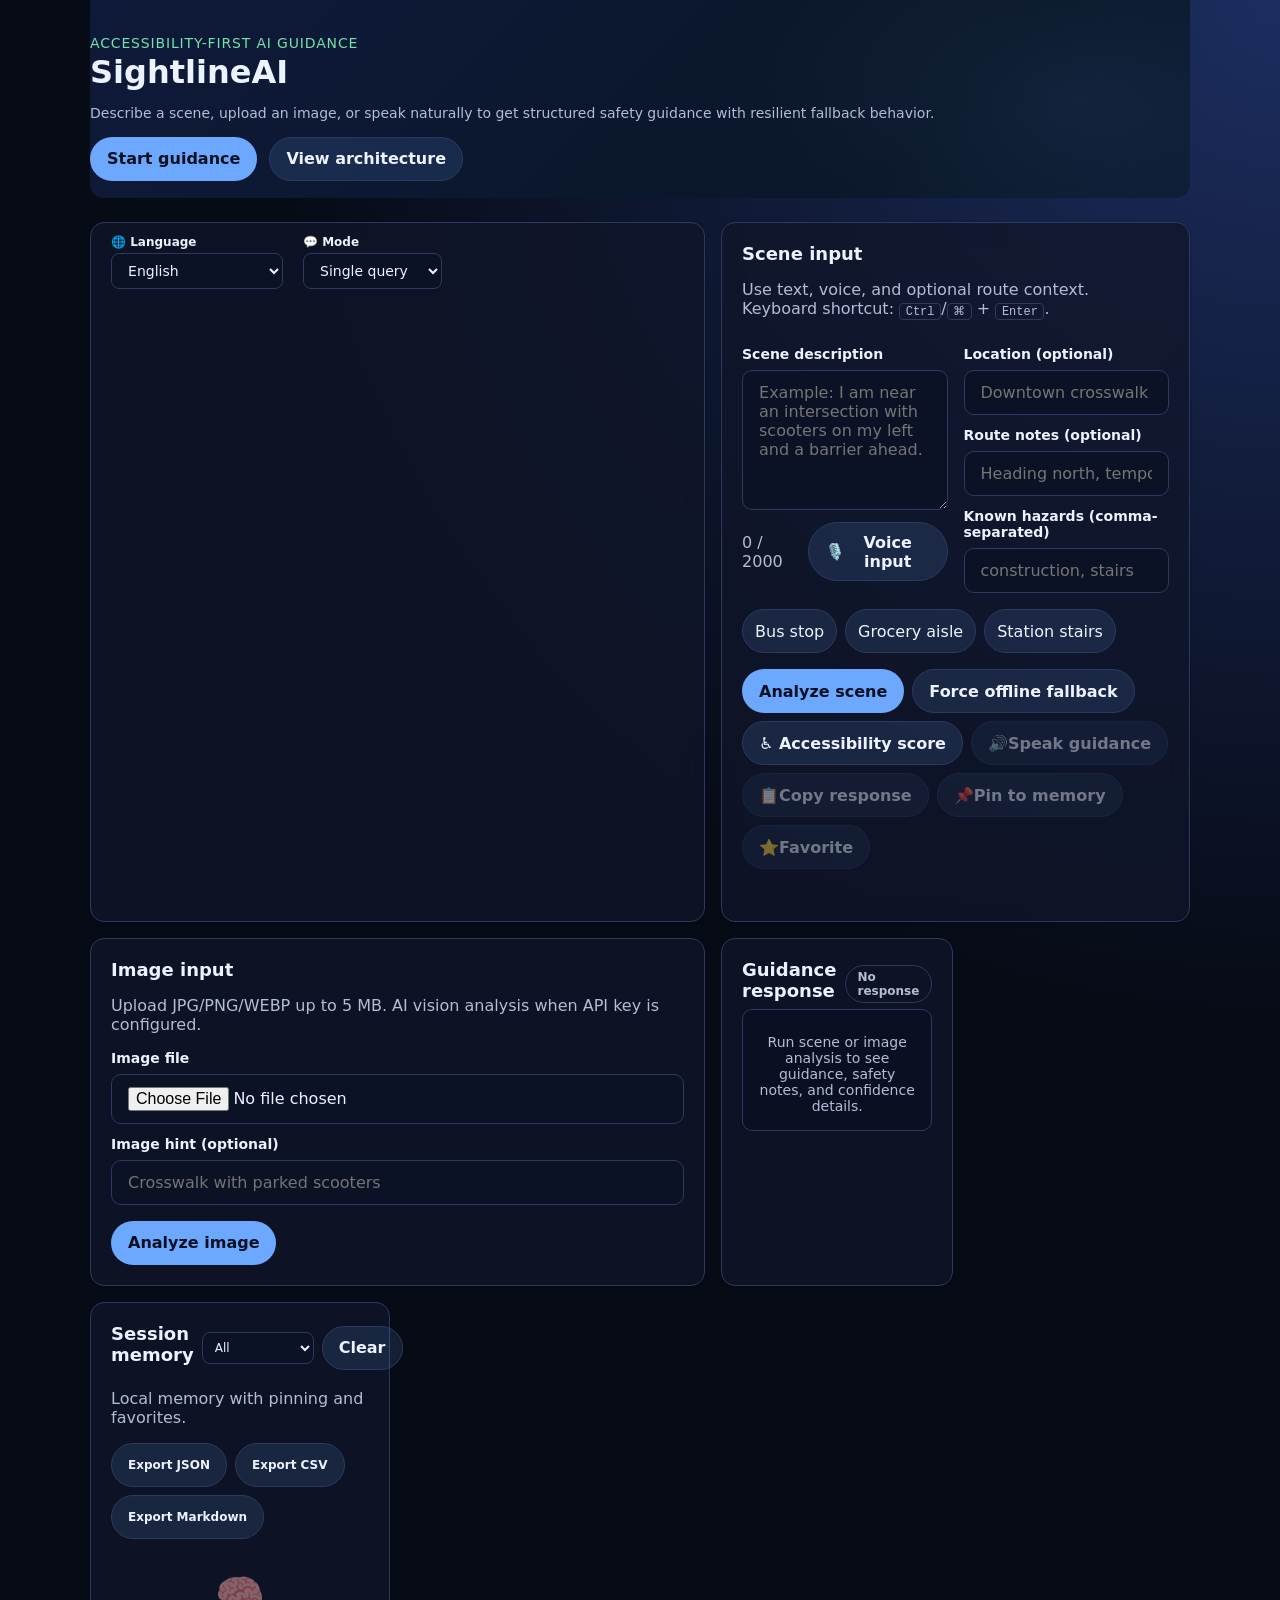
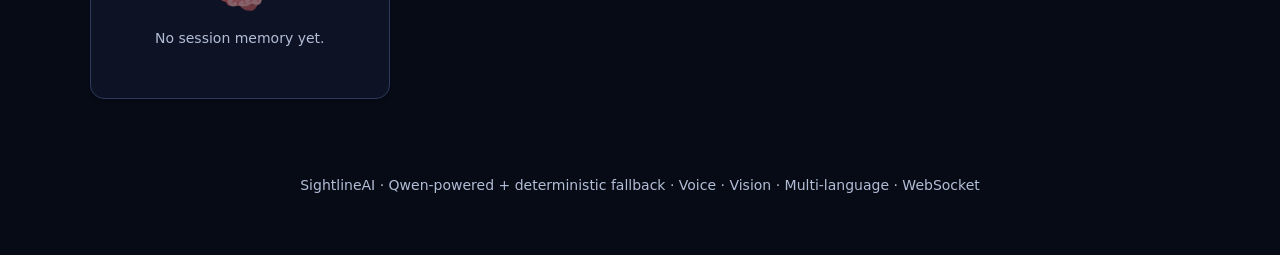
==== commit 9ce5b8d5: "feat: v0.3.0 — Vision API, Conversation, Multi-language, WebSocket, Favorites, Accessibility Score, " ====
--- a/frontend/index.html
+++ b/frontend/index.html
@@ -10,6 +10,12 @@
   <body>
     <a href="#scene" class="skip-link">Skip to scene input</a>
 
+    <!-- Toast container -->
+    <div id="toastContainer" class="toast-container" aria-live="polite" aria-atomic="true"></div>
+
+    <!-- Scroll to top -->
+    <button id="scrollTopBtn" class="scroll-top-btn" aria-label="Scroll to top" type="button">↑</button>
+
     <header class="hero" aria-labelledby="app-title">
       <p class="eyebrow">Accessibility-first AI guidance</p>
       <h1 id="app-title">SightlineAI</h1>
@@ -21,6 +27,29 @@
     </header>
 
     <main id="workspace" class="layout" aria-label="SightlineAI workspace">
+      <!-- Settings bar -->
+      <section class="card settings-bar" aria-label="Settings">
+        <div class="settings-row">
+          <div>
+            <label for="languageSelect">🌐 Language</label>
+            <select id="languageSelect">
+              <option value="en">English</option>
+              <option value="bn">বাংলা (Bangla)</option>
+              <option value="ar">العربية (Arabic)</option>
+              <option value="es">Español (Spanish)</option>
+            </select>
+          </div>
+          <div>
+            <label for="modeSelect">💬 Mode</label>
+            <select id="modeSelect">
+              <option value="single">Single query</option>
+              <option value="conversation">Conversation</option>
+            </select>
+          </div>
+          <div class="session-info" id="sessionInfo"></div>
+        </div>
+      </section>
+
       <section class="card" aria-label="Guidance inputs">
         <h2>Scene input</h2>
         <p class="helper">Use text, voice, and optional route context. Keyboard shortcut: <kbd>Ctrl</kbd>/<kbd>⌘</kbd> + <kbd>Enter</kbd>.</p>
@@ -31,7 +60,7 @@
             <textarea id="scene" rows="6" maxlength="2000" aria-describedby="charCount status" placeholder="Example: I am near an intersection with scooters on my left and a barrier ahead."></textarea>
             <div class="meta-row">
               <span id="charCount" class="muted">0 / 2000</span>
-              <button id="voiceBtn" type="button" class="btn ghost" aria-pressed="false" aria-label="Toggle voice input">🎙️ Voice input</button>
+              <button id="voiceBtn" type="button" class="btn ghost" aria-pressed="false" aria-label="Toggle voice input"><span aria-hidden="true">🎙️</span> <span>Voice input</span></button>
             </div>
           </div>
           <div>
@@ -44,7 +73,7 @@
           </div>
         </div>
 
-        <div class="chip-row" aria-label="Example prompts">
+        <div class="chip-row" aria-label="Example prompts" role="group">
           <button type="button" class="chip" data-example="I am in front of a bus stop with moving traffic on the left and a post ahead.">Bus stop</button>
           <button type="button" class="chip" data-example="I am inside a grocery aisle and hear carts approaching from behind.">Grocery aisle</button>
           <button type="button" class="chip" data-example="I am at the top of stairs in a train station and only feel a handrail on the right.">Station stairs</button>
@@ -53,19 +82,22 @@
         <div class="actions">
           <button id="analyzeBtn" type="button" class="btn">Analyze scene</button>
           <button id="fallbackBtn" type="button" class="btn ghost">Force offline fallback</button>
-          <button id="speakBtn" type="button" class="btn ghost" disabled>Speak guidance</button>
-          <button id="copyBtn" type="button" class="btn ghost" disabled>Copy response</button>
-          <button id="pinBtn" type="button" class="btn ghost" disabled>Pin to memory</button>
+          <button id="accessibilityBtn" type="button" class="btn ghost">♿ Accessibility score</button>
+          <button id="speakBtn" type="button" class="btn ghost" disabled aria-label="Speak guidance aloud"><span aria-hidden="true">🔊</span> <span>Speak guidance</span></button>
+          <button id="copyBtn" type="button" class="btn ghost" disabled aria-label="Copy response to clipboard"><span aria-hidden="true">📋</span> <span>Copy response</span></button>
+          <button id="pinBtn" type="button" class="btn ghost" disabled aria-label="Pin to session memory"><span aria-hidden="true">📌</span> <span>Pin to memory</span></button>
+          <button id="favoriteBtn" type="button" class="btn ghost" disabled aria-label="Favorite this guidance"><span aria-hidden="true">⭐</span> <span>Favorite</span></button>
         </div>
 
-        <div id="status" role="status" aria-live="polite" class="status"></div>
+        <div id="status" role="alert" aria-live="polite" class="status"></div>
       </section>
 
       <section class="card" aria-label="Image analysis">
         <h2>Image input</h2>
-        <p class="helper">Upload JPG/PNG/WEBP up to 5 MB. Add a hint for better fallback guidance.</p>
+        <p class="helper">Upload JPG/PNG/WEBP up to 5 MB. AI vision analysis when API key is configured.</p>
         <label for="imageInput">Image file</label>
         <input id="imageInput" type="file" accept="image/png,image/jpeg,image/webp" />
+        <img id="imagePreview" class="image-preview" alt="Uploaded image preview" />
         <label for="imageHint">Image hint (optional)</label>
         <input id="imageHint" type="text" maxlength="200" placeholder="Crosswalk with parked scooters" />
         <div class="actions">
@@ -78,25 +110,58 @@
           <h2>Guidance response</h2>
           <span id="modeBadge" class="badge">No response</span>
         </div>
-        <div id="responseGrid" class="response-grid">
+        <div id="responseGrid" class="response-grid" aria-live="polite" role="region" aria-label="Analysis results">
           <article class="response-card empty">
             <p>Run scene or image analysis to see guidance, safety notes, and confidence details.</p>
           </article>
+        </div>
+
+        <!-- Accessibility score section -->
+        <div id="accessibilitySection" class="accessibility-section" style="display:none;">
+          <h3>♿ Accessibility Score</h3>
+          <div class="accessibility-grid">
+            <div class="score-card">
+              <span class="score-label">Obstacle Density</span>
+              <span id="obstacleDensity" class="score-value">--</span>
+            </div>
+            <div class="score-card">
+              <span class="score-label">Path Clarity</span>
+              <span id="pathClarity" class="score-value">--</span>
+            </div>
+            <div class="score-card">
+              <span class="score-label">Overall Score</span>
+              <span id="overallScore" class="score-value">--</span>
+            </div>
+          </div>
+          <div id="sensoryCues" class="sensory-cues"></div>
+          <div id="recommendations" class="recommendations"></div>
         </div>
       </section>
 
       <aside class="card" aria-label="Session memory">
         <div class="heading-row">
           <h2>Session memory</h2>
-          <button id="clearHistoryBtn" class="btn ghost" type="button">Clear</button>
+          <div class="heading-actions">
+            <select id="historyFilter" aria-label="Filter history">
+              <option value="all">All</option>
+              <option value="favorites">⭐ Favorites</option>
+              <option value="pinned">📌 Pinned</option>
+            </select>
+            <button id="clearHistoryBtn" class="btn ghost" type="button" aria-label="Clear all session memory">Clear</button>
+          </div>
         </div>
-        <p class="helper">Local memory is stored in your browser for quick revisit and pinning.</p>
-        <ul id="historyList" class="history-list" aria-live="polite"></ul>
+        <p class="helper">Local memory with pinning and favorites.</p>
+        <div class="actions" style="margin-top:0.5rem">
+          <button id="exportJsonBtn" type="button" class="btn ghost" style="font-size:0.75rem">Export JSON</button>
+          <button id="exportCsvBtn" type="button" class="btn ghost" style="font-size:0.75rem">Export CSV</button>
+          <button id="exportMdBtn" type="button" class="btn ghost" style="font-size:0.75rem">Export Markdown</button>
+        </div>
+        <ul id="historyList" class="history-list" role="log" aria-label="Session history"></ul>
       </aside>
     </main>
 
     <footer class="footer">
-      <p>SightlineAI · Qwen-compatible + deterministic fallback · Built for accessible, low-connectivity guidance.</p>
+      <p>SightlineAI · Qwen-powered + deterministic fallback · Voice · Vision · Multi-language · WebSocket</p>
     </footer>
 
     <script src="/frontend/app.js"></script>
--- a/frontend/style.css
+++ b/frontend/style.css
@@ -1,4 +1,5 @@
 :root {
+  /* Colors */
   --bg: #070b16;
   --panel: #10162a;
   --border: #2d3a60;
@@ -8,6 +9,35 @@
   --accent-2: #73e2ab;
   --danger: #ff8c8c;
   --radius: 14px;
+
+  /* Typography scale */
+  --text-xs: 0.75rem;
+  --text-sm: 0.875rem;
+  --text-base: 1rem;
+  --text-lg: 1.125rem;
+  --text-xl: 1.25rem;
+  --text-2xl: 1.5rem;
+  --text-3xl: 2rem;
+
+  /* Spacing scale */
+  --space-1: 0.25rem;
+  --space-2: 0.5rem;
+  --space-3: 0.75rem;
+  --space-4: 1rem;
+  --space-5: 1.25rem;
+  --space-6: 1.5rem;
+  --space-7: 2rem;
+  --space-8: 3rem;
+
+  /* Shadows */
+  --shadow-sm: 0 1px 3px rgba(0,0,0,0.3);
+  --shadow-md: 0 4px 12px rgba(0,0,0,0.4);
+  --shadow-lg: 0 8px 30px rgba(0,0,0,0.5);
+
+  /* Gradients */
+  --gradient-primary: linear-gradient(135deg, #6da8ff, #73e2ab);
+  --gradient-accent: linear-gradient(135deg, #73e2ab, #6da8ff);
+  --gradient-hero: linear-gradient(135deg, #0f1a3a 0%, #0a1628 25%, #0d2240 50%, #091420 75%, #070b16 100%);
 }
 
 * { box-sizing: border-box; }
@@ -20,6 +50,20 @@
   min-height: 100vh;
 }
 
+/* Visually hidden utility for screen readers */
+.sr-only {
+  position: absolute;
+  width: 1px;
+  height: 1px;
+  padding: 0;
+  margin: -1px;
+  overflow: hidden;
+  clip: rect(0,0,0,0);
+  white-space: nowrap;
+  border: 0;
+}
+
+/* Skip link */
 .skip-link {
   position: absolute;
   left: -9999px;
@@ -35,6 +79,7 @@
   border-radius: 999px;
 }
 
+/* Hero with animated gradient */
 .hero, .layout, .footer {
   width: min(1100px, 94vw);
   margin: 0 auto;
@@ -42,6 +87,29 @@
 
 .hero {
   padding: 2.2rem 0 1.1rem;
+  background: var(--gradient-hero);
+  background-size: 300% 300%;
+  animation: heroGradient 12s ease infinite;
+  border-radius: 0 0 var(--radius) var(--radius);
+  margin-bottom: var(--space-4);
+  position: relative;
+  overflow: hidden;
+}
+
+.hero::after {
+  content: '';
+  position: absolute;
+  top: -50%;
+  right: -20%;
+  width: 60%;
+  height: 200%;
+  background: radial-gradient(ellipse, rgba(109,168,255,0.08) 0%, transparent 70%);
+  pointer-events: none;
+}
+
+@keyframes heroGradient {
+  0%, 100% { background-position: 0% 50%; }
+  50% { background-position: 100% 50%; }
 }
 
 .eyebrow {
@@ -49,15 +117,18 @@
   letter-spacing: 0.06em;
   text-transform: uppercase;
   margin: 0;
-}
-
-h1 { margin: 0.1rem 0 0.4rem; font-size: clamp(2rem, 5vw, 3rem); }
-h2 { margin: 0 0 0.5rem; font-size: 1.1rem; }
+  font-size: var(--text-sm);
+}
+
+h1 { margin: 0.1rem 0 0.4rem; font-size: clamp(var(--text-2xl), 5vw, var(--text-3xl)); }
+h2 { margin: 0 0 var(--space-2); font-size: var(--text-lg); }
 
 .hero-copy, .helper, .muted { color: var(--muted); }
-
-.hero-cta { display: flex; gap: 0.65rem; flex-wrap: wrap; margin-top: 1rem; }
-
+.hero-copy { font-size: var(--text-sm); }
+
+.hero-cta { display: flex; gap: var(--space-3); flex-wrap: wrap; margin-top: var(--space-4); }
+
+/* Buttons */
 .cta, .btn {
   border: 1px solid transparent;
   border-radius: 999px;
@@ -68,6 +139,16 @@
   background: var(--accent);
   color: #081021;
   text-decoration: none;
+  min-height: 44px;
+  display: inline-flex;
+  align-items: center;
+  justify-content: center;
+  transition: transform 0.2s ease, box-shadow 0.2s ease, opacity 0.2s ease;
+}
+
+.cta:hover, .btn:hover:not(:disabled) {
+  transform: translateY(-2px);
+  box-shadow: var(--shadow-md);
 }
 
 .cta.ghost, .btn.ghost {
@@ -83,18 +164,28 @@
   outline-offset: 2px;
 }
 
+/* Layout */
 .layout {
-  padding: 0.5rem 0 2rem;
+  padding: var(--space-2) 0 var(--space-8);
   display: grid;
-  gap: 1rem;
+  gap: var(--space-4);
   grid-template-columns: repeat(12, 1fr);
 }
 
+/* Glassmorphism cards */
 .card {
-  background: rgba(16, 22, 42, 0.94);
+  background: rgba(16, 22, 42, 0.75);
+  backdrop-filter: blur(12px);
+  -webkit-backdrop-filter: blur(12px);
   border: 1px solid var(--border);
   border-radius: var(--radius);
-  padding: 1rem;
+  padding: var(--space-5);
+  box-shadow: var(--shadow-sm);
+  transition: transform 0.2s ease, box-shadow 0.2s ease;
+}
+
+.card:hover {
+  box-shadow: var(--shadow-md);
 }
 
 .layout > section:nth-of-type(1) { grid-column: span 8; }
@@ -102,9 +193,9 @@
 .layout > section:nth-of-type(3) { grid-column: span 8; }
 .layout > aside { grid-column: span 4; }
 
-.grid-2 { display: grid; gap: 1rem; grid-template-columns: 1fr 1fr; }
-
-label { display: block; margin: 0.65rem 0 0.3rem; font-weight: 600; }
+.grid-2 { display: grid; gap: var(--space-4); grid-template-columns: 1fr 1fr; }
+
+label { display: block; margin: var(--space-3) 0 var(--space-2); font-weight: 600; font-size: var(--text-sm); }
 
 textarea, input {
   width: 100%;
@@ -112,22 +203,29 @@
   border: 1px solid var(--border);
   background: #0b1225;
   color: var(--text);
-  padding: 0.65rem 0.75rem;
+  padding: var(--space-3) var(--space-4);
+  font: inherit;
+  transition: border-color 0.2s ease;
+  min-height: 44px;
+}
+
+textarea:focus, input:focus {
+  border-color: var(--accent);
 }
 
 .meta-row {
   display: flex;
   justify-content: space-between;
   align-items: center;
-  gap: 0.5rem;
-  margin-top: 0.35rem;
+  gap: var(--space-2);
+  margin-top: var(--space-2);
 }
 
 .actions, .chip-row {
   display: flex;
-  gap: 0.5rem;
+  gap: var(--space-2);
   flex-wrap: wrap;
-  margin-top: 0.8rem;
+  margin-top: var(--space-4);
 }
 
 .chip {
@@ -135,14 +233,25 @@
   background: rgba(109, 168, 255, 0.12);
   color: var(--text);
   border-radius: 999px;
-  padding: 0.35rem 0.7rem;
+  padding: var(--space-2) var(--space-3);
   cursor: pointer;
+  font: inherit;
+  min-height: 44px;
+  display: inline-flex;
+  align-items: center;
+  transition: transform 0.2s ease, background 0.2s ease;
+}
+
+.chip:hover, .chip:focus-visible {
+  background: rgba(109, 168, 255, 0.25);
+  transform: translateY(-1px);
 }
 
 .status {
   min-height: 1.2rem;
-  margin-top: 0.7rem;
+  margin-top: var(--space-3);
   color: var(--muted);
+  font-size: var(--text-sm);
 }
 
 .status.error { color: var(--danger); }
@@ -152,38 +261,231 @@
   display: flex;
   justify-content: space-between;
   align-items: center;
-  gap: 0.5rem;
-}
-
+  gap: var(--space-2);
+}
+
+/* Mode badge colors */
 .badge {
   border: 1px solid var(--border);
   border-radius: 999px;
-  padding: 0.2rem 0.55rem;
-  font-size: 0.78rem;
+  padding: var(--space-1) var(--space-3);
+  font-size: var(--text-xs);
   color: var(--muted);
-}
-
+  font-weight: 600;
+}
+
+.badge.mode-qwen {
+  background: rgba(115, 226, 171, 0.15);
+  border-color: rgba(115, 226, 171, 0.4);
+  color: var(--accent-2);
+}
+
+.badge.mode-fallback {
+  background: rgba(255, 193, 7, 0.15);
+  border-color: rgba(255, 193, 7, 0.4);
+  color: #ffc107;
+}
+
+/* Response grid */
 .response-grid {
   display: grid;
-  gap: 0.6rem;
+  gap: var(--space-3);
 }
 
 .response-card {
   border: 1px solid var(--border);
   border-radius: 10px;
-  padding: 0.75rem;
-  background: #0a1122;
-}
-
-.response-card p { margin: 0; }
+  padding: var(--space-4);
+  background: rgba(10, 17, 34, 0.8);
+  animation: fadeSlideIn 0.3s ease;
+}
+
+@keyframes fadeSlideIn {
+  from { opacity: 0; transform: translateY(8px); }
+  to { opacity: 1; transform: translateY(0); }
+}
+
+.response-card p { margin: var(--space-2) 0 0; font-size: var(--text-sm); }
 .response-card.empty { color: var(--muted); text-align: center; }
 
+/* Risk score bar */
+.risk-bar-container {
+  margin-top: var(--space-2);
+  display: flex;
+  align-items: center;
+  gap: var(--space-2);
+}
+
+.risk-bar-label {
+  font-size: var(--text-xs);
+  color: var(--muted);
+  min-width: 60px;
+}
+
+.risk-bar {
+  flex: 1;
+  height: 6px;
+  border-radius: 3px;
+  background: rgba(255,255,255,0.08);
+  overflow: hidden;
+}
+
+.risk-bar-fill {
+  height: 100%;
+  border-radius: 3px;
+  transition: width 0.5s ease;
+}
+
+.risk-bar-fill.risk-low { background: var(--accent-2); }
+.risk-bar-fill.risk-medium { background: #ffc107; }
+.risk-bar-fill.risk-high { background: var(--danger); }
+
+/* Image preview */
+.image-preview {
+  margin-top: var(--space-2);
+  max-width: 200px;
+  border-radius: 10px;
+  border: 1px solid var(--border);
+  display: none;
+}
+
+.image-preview.visible {
+  display: block;
+}
+
+/* Skeleton loading */
+.skeleton-card {
+  border: 1px solid var(--border);
+  border-radius: 10px;
+  padding: var(--space-4);
+  background: rgba(10, 17, 34, 0.6);
+}
+
+.skeleton-line {
+  height: 14px;
+  border-radius: 4px;
+  background: linear-gradient(90deg, rgba(45,58,96,0.4) 25%, rgba(45,58,96,0.7) 50%, rgba(45,58,96,0.4) 75%);
+  background-size: 200% 100%;
+  animation: shimmer 1.5s ease infinite;
+  margin-bottom: var(--space-2);
+}
+
+.skeleton-line:nth-child(1) { width: 40%; height: 18px; }
+.skeleton-line:nth-child(2) { width: 100%; }
+.skeleton-line:nth-child(3) { width: 85%; }
+.skeleton-line:nth-child(4) { width: 70%; }
+
+@keyframes shimmer {
+  0% { background-position: 200% 0; }
+  100% { background-position: -200% 0; }
+}
+
+/* Voice button pulse */
+.voice-btn.listening {
+  animation: pulse 1.2s ease infinite;
+}
+
+@keyframes pulse {
+  0%, 100% { box-shadow: 0 0 0 0 rgba(109, 168, 255, 0.4); }
+  50% { box-shadow: 0 0 0 10px rgba(109, 168, 255, 0); }
+}
+
+/* Toast notifications */
+.toast-container {
+  position: fixed;
+  top: var(--space-4);
+  right: var(--space-4);
+  z-index: 1000;
+  display: flex;
+  flex-direction: column;
+  gap: var(--space-2);
+  pointer-events: none;
+}
+
+.toast {
+  padding: var(--space-3) var(--space-5);
+  border-radius: 10px;
+  font-size: var(--text-sm);
+  font-weight: 600;
+  color: var(--text);
+  backdrop-filter: blur(12px);
+  -webkit-backdrop-filter: blur(12px);
+  border: 1px solid var(--border);
+  box-shadow: var(--shadow-lg);
+  animation: toastIn 0.3s ease;
+  pointer-events: auto;
+}
+
+.toast.toast-out {
+  animation: toastOut 0.3s ease forwards;
+}
+
+.toast-success {
+  background: rgba(115, 226, 171, 0.2);
+  border-color: rgba(115, 226, 171, 0.4);
+}
+
+.toast-error {
+  background: rgba(255, 140, 140, 0.2);
+  border-color: rgba(255, 140, 140, 0.4);
+}
+
+.toast-info {
+  background: rgba(109, 168, 255, 0.2);
+  border-color: rgba(109, 168, 255, 0.4);
+}
+
+@keyframes toastIn {
+  from { opacity: 0; transform: translateX(40px); }
+  to { opacity: 1; transform: translateX(0); }
+}
+
+@keyframes toastOut {
+  from { opacity: 1; transform: translateX(0); }
+  to { opacity: 0; transform: translateX(40px); }
+}
+
+/* Scroll to top */
+.scroll-top-btn {
+  position: fixed;
+  bottom: var(--space-6);
+  right: var(--space-6);
+  z-index: 999;
+  width: 44px;
+  height: 44px;
+  border-radius: 50%;
+  border: 1px solid var(--border);
+  background: rgba(16, 22, 42, 0.85);
+  backdrop-filter: blur(8px);
+  -webkit-backdrop-filter: blur(8px);
+  color: var(--accent);
+  font-size: var(--text-xl);
+  cursor: pointer;
+  display: flex;
+  align-items: center;
+  justify-content: center;
+  opacity: 0;
+  pointer-events: none;
+  transition: opacity 0.3s ease, transform 0.2s ease;
+  box-shadow: var(--shadow-md);
+}
+
+.scroll-top-btn.visible {
+  opacity: 1;
+  pointer-events: auto;
+}
+
+.scroll-top-btn:hover {
+  transform: translateY(-2px);
+}
+
+/* History */
 .history-list {
   margin: 0;
   padding: 0;
   list-style: none;
   display: grid;
-  gap: 0.45rem;
+  gap: var(--space-2);
   max-height: 460px;
   overflow: auto;
 }
@@ -191,24 +493,57 @@
 .history-item {
   border: 1px solid var(--border);
   border-radius: 10px;
-  padding: 0.55rem;
-  background: #0a1122;
+  padding: var(--space-3);
+  background: rgba(10, 17, 34, 0.8);
 }
 
 .history-item button {
-  margin-top: 0.4rem;
-  font-size: 0.82rem;
-}
-
+  margin-top: var(--space-2);
+  font-size: var(--text-xs);
+}
+
+.history-item p {
+  font-size: var(--text-sm);
+  margin: var(--space-1) 0 0;
+  color: var(--muted);
+}
+
+/* Empty state for history */
+.history-empty {
+  text-align: center;
+  padding: var(--space-7) var(--space-4);
+  color: var(--muted);
+}
+
+.history-empty-icon {
+  font-size: 2.5rem;
+  margin-bottom: var(--space-3);
+  opacity: 0.5;
+  display: block;
+}
+
+.history-empty p {
+  margin: 0;
+  font-size: var(--text-sm);
+}
+
+/* Footer */
 .footer {
-  padding: 1rem 0 2rem;
+  padding: var(--space-4) 0 var(--space-8);
   color: var(--muted);
   text-align: center;
-  font-size: 0.9rem;
-}
-
-kbd { border: 1px solid var(--border); border-radius: 4px; padding: 0.05rem 0.35rem; }
-
+  font-size: var(--text-sm);
+}
+
+kbd {
+  border: 1px solid var(--border);
+  border-radius: 4px;
+  padding: 0.05rem 0.35rem;
+  font-family: ui-monospace, SFMono-Regular, Menlo, monospace;
+  font-size: var(--text-xs);
+}
+
+/* Responsive */
 @media (max-width: 900px) {
   .layout { grid-template-columns: 1fr; }
   .layout > section:nth-of-type(1),
@@ -217,8 +552,48 @@
   .layout > aside { grid-column: auto; }
   .grid-2 { grid-template-columns: 1fr; }
   .btn, .cta, .chip { width: 100%; text-align: center; justify-content: center; }
-}
-
+  .hero { border-radius: 0; }
+}
+
+/* Reduced motion */
 @media (prefers-reduced-motion: reduce) {
-  * { scroll-behavior: auto !important; transition: none !important; }
-}
+  *, *::before, *::after {
+    animation-duration: 0.01ms !important;
+    animation-iteration-count: 1 !important;
+    transition-duration: 0.01ms !important;
+    scroll-behavior: auto !important;
+  }
+}
+
+/* Settings bar */
+.settings-bar { padding: var(--space-3) var(--space-5); }
+.settings-row { display: flex; gap: var(--space-5); align-items: center; flex-wrap: wrap; }
+.settings-row label { margin: 0 0 var(--space-1); font-size: var(--text-xs); }
+.settings-row select {
+  background: #0b1225; color: var(--text); border: 1px solid var(--border);
+  border-radius: 8px; padding: var(--space-2) var(--space-3); font: inherit; font-size: var(--text-sm); min-height: 36px;
+}
+.session-info { color: var(--muted); font-size: var(--text-xs); }
+.heading-actions { display: flex; gap: var(--space-2); align-items: center; }
+.heading-actions select {
+  background: #0b1225; color: var(--text); border: 1px solid var(--border);
+  border-radius: 8px; padding: var(--space-1) var(--space-2); font: inherit; font-size: var(--text-xs); min-height: 32px;
+}
+
+/* Accessibility score */
+.accessibility-section { margin-top: var(--space-4); padding-top: var(--space-4); border-top: 1px solid var(--border); }
+.accessibility-section h3 { margin: 0 0 var(--space-3); font-size: var(--text-lg); }
+.accessibility-grid { display: grid; grid-template-columns: repeat(3, 1fr); gap: var(--space-3); }
+.score-card {
+  background: rgba(10,17,34,0.8); border: 1px solid var(--border);
+  border-radius: 10px; padding: var(--space-3); text-align: center;
+}
+.score-label { display: block; font-size: var(--text-xs); color: var(--muted); margin-bottom: var(--space-1); }
+.score-value { font-size: var(--text-2xl); font-weight: 700; color: var(--accent-2); }
+.sensory-cues, .recommendations { margin-top: var(--space-3); font-size: var(--text-sm); color: var(--muted); }
+.cue-tag {
+  display: inline-block; background: rgba(109,168,255,0.12); border: 1px solid var(--border);
+  border-radius: 999px; padding: var(--space-1) var(--space-2); margin: var(--space-1); font-size: var(--text-xs);
+}
+.recommendations ul { margin: var(--space-2) 0 0; padding-left: var(--space-5); }
+.recommendations li { margin-bottom: var(--space-1); }
